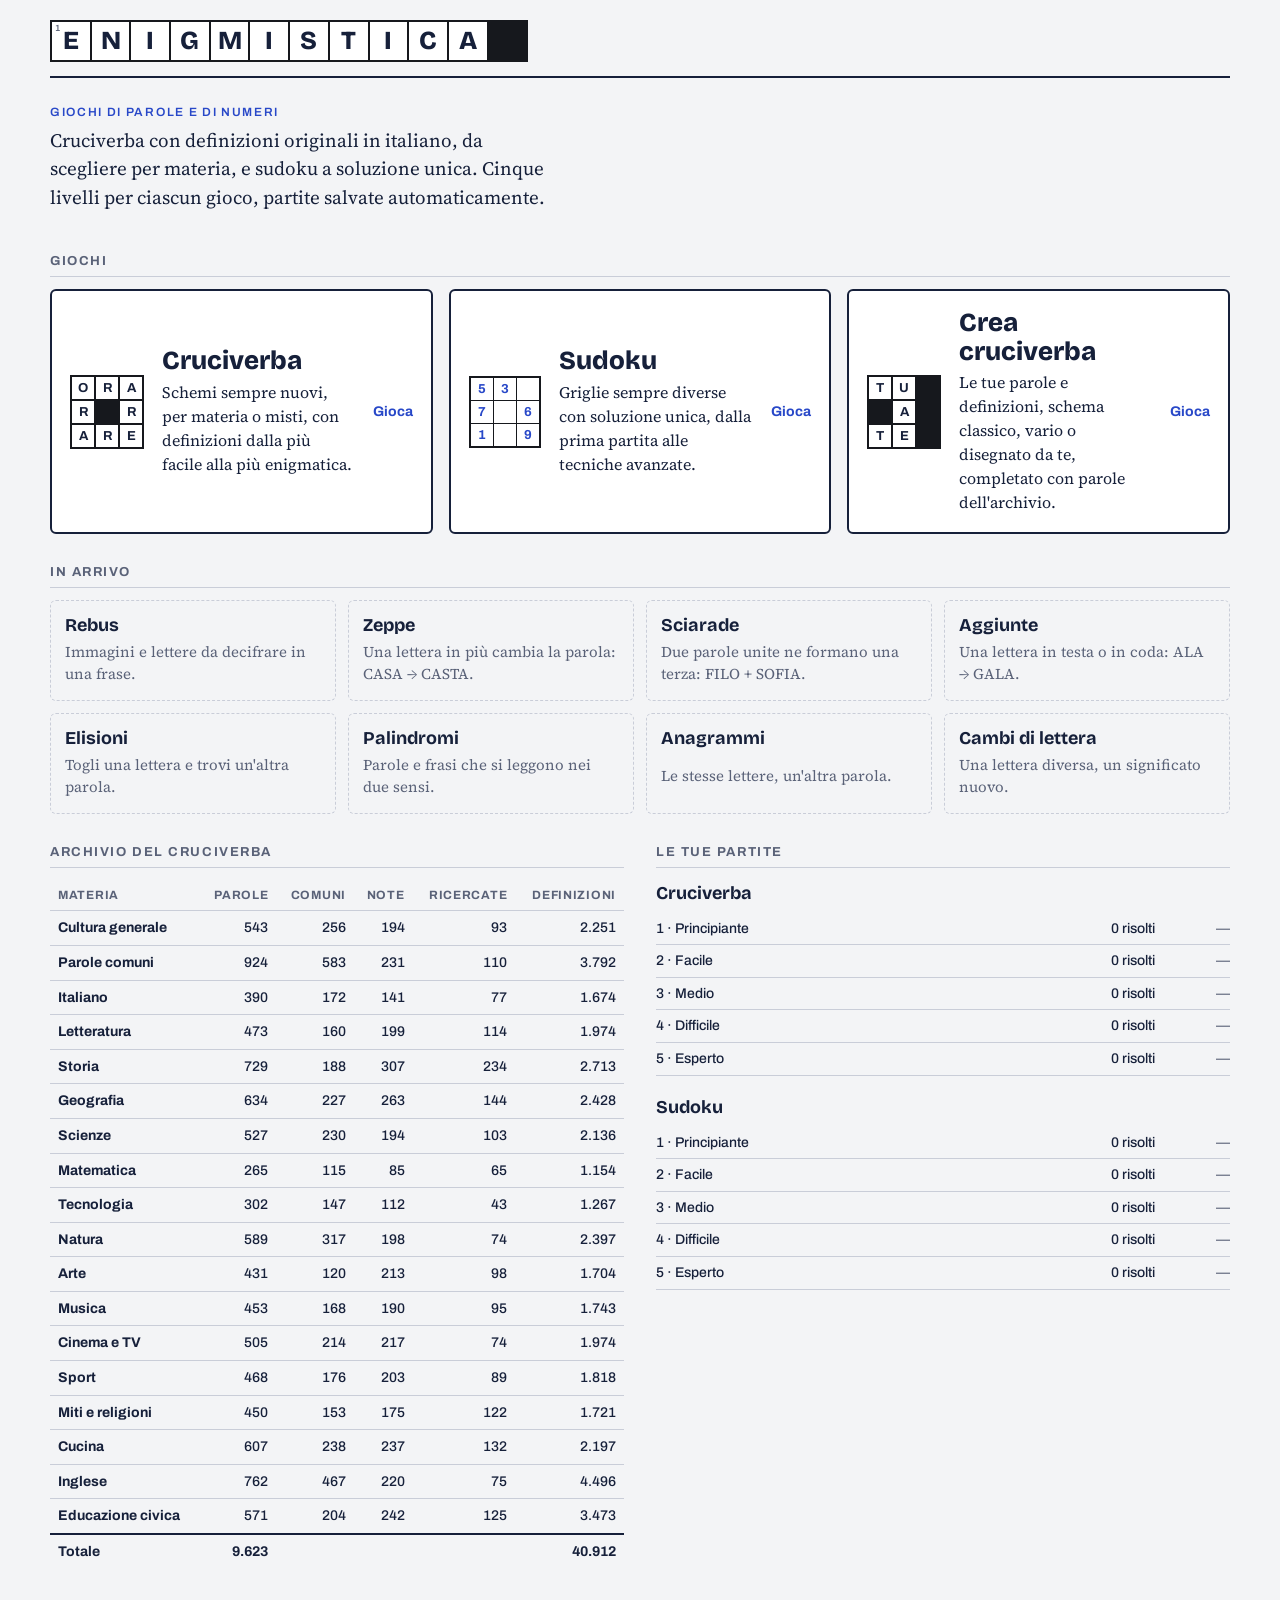
==== index.html @ 7b2b899f "Add files via upload" ====
<!doctype html>
<html lang="it">
<head>
<meta charset="utf-8">
<meta name="viewport" content="width=device-width, initial-scale=1, viewport-fit=cover">
<title>Enigmistica</title>
<link rel="preconnect" href="https://fonts.googleapis.com">
<link rel="preconnect" href="https://fonts.gstatic.com" crossorigin>
<link rel="stylesheet" href="https://fonts.googleapis.com/css2?family=Bricolage+Grotesque:opsz,wght@12..96,500;12..96,700;12..96,800&family=Source+Serif+4:opsz,wght@8..60,400;8..60,600&family=Archivo:wght@500;600;700&display=swap">
<link rel="stylesheet" href="css/stile.css">
</head>
<body>
<header class="testata">
  <a class="marchio" href="#" aria-label="Enigmistica, torna all'inizio">
    <span class="lettere" aria-hidden="true"><i>E</i><i>N</i><i>I</i><i>G</i><i>M</i><i>I</i><i>S</i><i>T</i><i>I</i><i>C</i><i>A</i><i class="n"></i></span>
  </a>
  <span id="titolo-sezione" class="titolo-sezione"></span>
  <button id="torna-home" class="secondario" hidden>Tutti i giochi</button>
</header>
<main id="vista" class="vista"></main>
<div id="avvisi" class="avvisi" aria-live="polite"></div>
<div id="area-stampa" class="area-stampa"></div>

<script src="js/core.js"></script>
<script src="js/pdf.js"></script>
<!-- Archivio del cruciverba: un file per materia -->
<script src="data/cruciverba/cultura.js"></script>
<script src="data/cruciverba/generale.js"></script>
<script src="data/cruciverba/italiano.js"></script>
<script src="data/cruciverba/letteratura.js"></script>
<script src="data/cruciverba/storia.js"></script>
<script src="data/cruciverba/geografia.js"></script>
<script src="data/cruciverba/scienze.js"></script>
<script src="data/cruciverba/matematica.js"></script>
<script src="data/cruciverba/tecnologia.js"></script>
<script src="data/cruciverba/natura.js"></script>
<script src="data/cruciverba/arte.js"></script>
<script src="data/cruciverba/musica.js"></script>
<script src="data/cruciverba/cinema.js"></script>
<script src="data/cruciverba/sport.js"></script>
<script src="data/cruciverba/mitologia.js"></script>
<script src="data/cruciverba/cucina.js"></script>
<script src="data/cruciverba/inglese.js"></script>
<script src="data/cruciverba/civica.js"></script>
<!-- Ampliamenti: parole nuove e definizioni alternative per le stesse materie -->
<script src="data/cruciverba/cultura-piu.js"></script>
<script src="data/cruciverba/generale-piu.js"></script>
<script src="data/cruciverba/italiano-piu.js"></script>
<script src="data/cruciverba/letteratura-piu.js"></script>
<script src="data/cruciverba/storia-piu.js"></script>
<script src="data/cruciverba/geografia-piu.js"></script>
<script src="data/cruciverba/scienze-piu.js"></script>
<script src="data/cruciverba/matematica-piu.js"></script>
<script src="data/cruciverba/tecnologia-piu.js"></script>
<script src="data/cruciverba/natura-piu.js"></script>
<script src="data/cruciverba/arte-piu.js"></script>
<script src="data/cruciverba/musica-piu.js"></script>
<script src="data/cruciverba/cinema-piu.js"></script>
<script src="data/cruciverba/sport-piu.js"></script>
<script src="data/cruciverba/mitologia-piu.js"></script>
<script src="data/cruciverba/cucina-piu.js"></script>
<script src="data/cruciverba/inglese-piu.js"></script>
<script src="data/cruciverba/civica-piu.js"></script>
<!-- Giochi: ogni modulo si registra da solo -->
<script src="js/giochi/cruciverba.js"></script>
<script src="js/giochi/sudoku.js"></script>
<script src="js/giochi/editor.js"></script>
<script src="js/app.js"></script>
</body>
</html>
---- css/stile.css ----
/* Layout: testata a caselle di cruciverba; griglia a sinistra e definizioni a destra, impilate su telefono.
   Inchiostro blu notte su carta fredda, evidenziatore giallo per la parola attiva. */
:root {
  --carta: #f3f4f6;
  --foglio: #ffffff;
  --inchiostro: #16203a;
  --tenue: #5a6278;
  --filo: #c9cdd8;
  --nero: #16181d;
  --evidenzia: #ffe066;
  --evidenzia-tenue: #fff4c2;
  --accento: #2848c8;
  --accento-tenue: #e3e8fb;
  --errore: #c2352b;
  --errore-tenue: #fbe3e0;
  --ok: #1f7a4d;
  --cv-casella: #ffffff; --cv-lettera: #16203a; --cv-num: #5a6278; --cv-attiva: #fff4c2; --cv-cursore: #ffe066; --cv-rivelata: #2848c8; --cv-errata: #c2352b;
  --display: "Bricolage Grotesque", "Segoe UI", system-ui, sans-serif;
  --testo: "Source Serif 4", Georgia, "Times New Roman", serif;
  --ui: "Archivo", "Segoe UI", system-ui, sans-serif;
  --raggio: 6px;
  color-scheme: light;
}
@media (prefers-color-scheme: dark) {
  :root:not([data-theme="light"]) {
    --carta: #11141b; --foglio: #1a1f2a; --inchiostro: #e7e9f0; --tenue: #9aa1b5; --filo: #343b4c;
    --nero: #05070a; --evidenzia: #8f7413; --evidenzia-tenue: #3a3418; --accento: #8ea4ff; --accento-tenue: #232c4d;
    --errore: #ff8a7e; --errore-tenue: #45211e; --ok: #6fd3a0; color-scheme: dark;
    --cv-casella: #e6e8ee; --cv-lettera: #121826; --cv-num: #4a5168; --cv-attiva: #f3e3a0; --cv-cursore: #e9c440; --cv-rivelata: #2848c8; --cv-errata: #b42318;
  }
}
:root[data-theme="dark"] {
  --carta: #11141b; --foglio: #1a1f2a; --inchiostro: #e7e9f0; --tenue: #9aa1b5; --filo: #343b4c;
  --nero: #05070a; --evidenzia: #8f7413; --evidenzia-tenue: #3a3418; --accento: #8ea4ff; --accento-tenue: #232c4d;
  --errore: #ff8a7e; --errore-tenue: #45211e; --ok: #6fd3a0; color-scheme: dark;
    --cv-casella: #e6e8ee; --cv-lettera: #121826; --cv-num: #4a5168; --cv-attiva: #f3e3a0; --cv-cursore: #e9c440; --cv-rivelata: #2848c8; --cv-errata: #b42318;
}

* { box-sizing: border-box; }
[hidden] { display: none !important; }
html { -webkit-text-size-adjust: 100%; }
body {
  margin: 0; background: var(--carta); color: var(--inchiostro);
  font: 16px/1.5 var(--testo); padding: 0 16px 48px;
}
button, input { font: inherit; color: inherit; }
button { cursor: pointer; }
:focus-visible { outline: 3px solid var(--accento); outline-offset: 2px; }
h1, h2, h3 { font-family: var(--display); text-wrap: balance; margin: 0; }

/* Testata */
.testata {
  max-width: 1180px; margin: 0 auto; padding-block: 20px 14px;
  display: flex; align-items: center; gap: 16px; flex-wrap: wrap;
  border-bottom: 2px solid var(--inchiostro);
}
.marchio { text-decoration: none; color: inherit; }
.lettere { display: inline-grid; grid-auto-flow: column; border: 2px solid var(--nero); background: var(--nero); gap: 2px; }
.lettere i {
  font-style: normal; font: 800 clamp(15px, 3.4vw, 26px)/1 var(--display);
  width: 1.45em; height: 1.45em; display: grid; place-items: center;
  background: var(--foglio); color: var(--inchiostro);
}
.lettere i.n { background: var(--nero); }
.lettere i:first-child { position: relative; }
.lettere i:first-child::before { content: "1"; position: absolute; top: 2px; left: 3px; font: 600 9px/1 var(--ui); color: var(--tenue); }
.titolo-sezione { font: 700 22px/1.2 var(--display); flex: 1; min-width: 0; }
.testata #torna-home { margin-left: auto; }

.vista { max-width: 1180px; margin: 0 auto; padding-block: 20px; }

/* Bottoni */
.primario, .secondario {
  border-radius: var(--raggio); padding: 9px 16px; font: 600 14px/1.2 var(--ui);
  border: 1.5px solid var(--inchiostro); transition: background .15s, color .15s;
}
.primario { background: var(--inchiostro); color: var(--carta); }
.primario:hover { background: var(--accento); border-color: var(--accento); }
.primario:disabled { opacity: .6; cursor: progress; }
.secondario { background: transparent; }
.secondario:hover, .secondario.on { background: var(--accento-tenue); border-color: var(--accento); color: var(--accento); }
.secondario.pericolo { background: var(--errore-tenue); border-color: var(--errore); color: var(--errore); }

/* Home */
.apertura { padding-block: 8px 12px; max-width: 62ch; }
.occhiello { font: 600 12px/1 var(--ui); letter-spacing: .14em; text-transform: uppercase; color: var(--accento); margin: 0 0 8px; }
.sottotitolo { font-size: 19px; margin: 0; }
.titoletto {
  font: 700 13px/1 var(--ui); letter-spacing: .12em; text-transform: uppercase; color: var(--tenue);
  margin: 32px 0 12px; padding-bottom: 8px; border-bottom: 1px solid var(--filo);
}
.vetrina { display: grid; grid-template-columns: repeat(auto-fit, minmax(min(100%, 340px), 1fr)); gap: 16px; }
.scheda-gioco {
  display: grid; grid-template-columns: auto 1fr auto; align-items: center; gap: 18px;
  padding: 18px; background: var(--foglio); border: 2px solid var(--inchiostro); border-radius: var(--raggio);
  color: inherit; text-decoration: none; transition: transform .15s, box-shadow .15s;
}
.scheda-gioco:hover { transform: translate(-2px, -2px); box-shadow: 4px 4px 0 var(--inchiostro); }
.scheda-gioco .testo { display: grid; gap: 4px; min-width: 0; }
.scheda-gioco strong { font: 800 26px/1.1 var(--display); }
.scheda-gioco .vai { font: 700 14px/1 var(--ui); color: var(--accento); }
.mini-cv, .mini-sd { display: grid; grid-template-columns: repeat(3, 22px); gap: 2px; background: var(--nero); border: 2px solid var(--nero); }
.mini-cv i, .mini-sd i { font: 700 13px/22px var(--ui); font-style: normal; text-align: center; background: var(--foglio); height: 22px; }
.mini-cv i.n { background: var(--nero); }
.mini-sd { gap: 1px; }
.mini-sd i { color: var(--accento); }
.prossimi { display: grid; grid-template-columns: repeat(auto-fill, minmax(min(100%, 230px), 1fr)); gap: 12px; }
.scheda-prossima { padding: 14px; border: 1.5px dashed var(--filo); border-radius: var(--raggio); display: grid; gap: 4px; color: var(--tenue); }
.scheda-prossima strong { font: 700 18px/1.2 var(--display); color: var(--inchiostro); }
.scheda-prossima span { font-size: 15px; }
.due-colonne { display: grid; grid-template-columns: repeat(auto-fit, minmax(min(100%, 420px), 1fr)); gap: 0 32px; }
.tabella-scorre { overflow-x: auto; }
table.archivio { width: 100%; border-collapse: collapse; font: 500 14px/1.4 var(--ui); font-variant-numeric: tabular-nums; }
.archivio th, .archivio td { padding: 7px 8px; border-bottom: 1px solid var(--filo); text-align: right; }
.archivio th:first-child { text-align: left; }
.archivio thead th { font-weight: 700; color: var(--tenue); font-size: 12px; text-transform: uppercase; letter-spacing: .06em; }
.archivio tfoot th, .archivio tfoot td { font-weight: 700; border-bottom: 0; border-top: 2px solid var(--inchiostro); }
.statistiche { display: grid; gap: 18px; }
.stat-gioco h3 { font-size: 18px; margin-bottom: 6px; }
.stat-gioco ol { list-style: none; margin: 0; padding: 0; font: 500 14px/1.4 var(--ui); font-variant-numeric: tabular-nums; }
.stat-gioco li { display: grid; grid-template-columns: 1fr auto 4.5em; gap: 12px; padding: 6px 0; border-bottom: 1px solid var(--filo); }
.stat-gioco li span:last-child { text-align: right; color: var(--tenue); }

/* Impostazioni */
.impostazioni {
  background: var(--foglio); border: 1.5px solid var(--filo); border-radius: var(--raggio);
  padding: 12px 16px; margin-bottom: 22px;
}
.impostazioni summary { font: 700 14px/1.4 var(--ui); cursor: pointer; padding-block: 2px; }
.impostazioni[open] summary { margin-bottom: 10px; }
.corpo-imp { display: grid; gap: 10px; }
.riga-imp { display: flex; align-items: baseline; gap: 12px; flex-wrap: wrap; }
.impostazioni h3 { font: 700 12px/1 var(--ui); letter-spacing: .12em; text-transform: uppercase; color: var(--tenue); }
.contatore { font: 500 13px/1 var(--ui); color: var(--tenue); }
.chips { display: flex; flex-wrap: wrap; gap: 6px; }
.chip {
  border: 1.5px solid var(--filo); background: transparent; border-radius: 999px; padding: 5px 12px;
  font: 600 14px/1.2 var(--ui); display: inline-flex; gap: 6px; align-items: baseline;
}
.chip small { font-size: 11px; color: var(--tenue); font-variant-numeric: tabular-nums; }
.chip.on { background: var(--inchiostro); border-color: var(--inchiostro); color: var(--carta); }
.chip.on small { color: inherit; opacity: .7; }
.chip.no { border-color: var(--errore); color: var(--errore); background: var(--errore-tenue); text-decoration: line-through; text-decoration-thickness: 1.5px; }
.chip.no small { color: inherit; }
.segno-chip:empty { display: none; }
.segno-chip { font-weight: 800; }
.suggerimento { margin: 0; font: 500 13px/1.4 var(--ui); color: var(--tenue); max-width: 75ch; }
.livelli { display: grid; grid-template-columns: repeat(5, 1fr); gap: 6px; }
.livello {
  border: 1.5px solid var(--filo); background: transparent; border-radius: var(--raggio); padding: 8px 4px;
  display: grid; justify-items: center; gap: 2px; font: 500 12px/1.2 var(--ui);
}
.livello b { font: 800 22px/1 var(--display); }
.livello.on { border-color: var(--accento); background: var(--accento-tenue); color: var(--accento); }
.opzione { font: 500 14px/1.3 var(--ui); display: flex; align-items: center; gap: 8px; }
.opzione input { width: 18px; height: 18px; accent-color: var(--accento); }
.campo-parola { display: grid; gap: 4px; font: 600 12px/1.2 var(--ui); letter-spacing: .1em; text-transform: uppercase; color: var(--tenue); max-width: 360px; }
.campo-parola input { font: 600 15px/1.2 var(--ui); padding: 8px 10px; border: 1.5px solid var(--filo); border-radius: var(--raggio); background: var(--carta); color: var(--inchiostro); }
#cv-parola { letter-spacing: .04em; text-transform: uppercase; }
.campo-parola input:focus { border-color: var(--accento); outline: none; }
.azioni-imp { display: flex; gap: 10px; padding-top: 4px; }

/* Partita */
.testata-partita { display: flex; justify-content: space-between; gap: 12px; font: 600 14px/1.3 var(--ui); color: var(--tenue); margin-bottom: 8px; flex-wrap: wrap; }
.tempo { font-variant-numeric: tabular-nums; color: var(--inchiostro); }
.strumenti { display: flex; flex-wrap: wrap; gap: 8px; margin-top: 14px; }
.esito {
  margin-top: 14px; padding: 14px 16px; border: 2px solid var(--ok); border-radius: var(--raggio);
  display: flex; flex-wrap: wrap; align-items: center; gap: 8px 16px; background: var(--foglio);
}
.esito strong { font: 800 20px/1.2 var(--display); color: var(--ok); }
.esito span { font: 500 14px/1.3 var(--ui); flex: 1; min-width: 12em; }

/* Cruciverba */
.partita-cv { display: grid; grid-template-columns: minmax(0, 1.15fr) minmax(0, 1fr); gap: 28px; align-items: start; }
.def-corrente {
  min-height: 3.2em; padding: 10px 12px; background: var(--evidenzia-tenue); border-left: 4px solid var(--evidenzia);
  font-size: calc(18px * var(--scala, 1)); line-height: 1.35; margin-bottom: 10px; border-radius: 0 var(--raggio) var(--raggio) 0;
}
.def-corrente b { font: 700 13px/1 var(--ui); text-transform: uppercase; letter-spacing: .05em; margin-right: 6px; }
.contenitore-griglia { position: relative; }
.griglia-cv {
  display: grid; grid-template-columns: repeat(var(--colonne), 1fr);
  width: min(100%, calc(var(--colonne) * 46px)); background: var(--nero); border: 2px solid var(--nero); gap: 1px;
  user-select: none; -webkit-user-select: none; touch-action: manipulation;
}
.cella { position: relative; aspect-ratio: 1; background: var(--cv-casella); color: var(--cv-lettera); cursor: pointer; container-type: inline-size; }
.cella.nera { background: var(--nero); cursor: default; }
.cella .num { position: absolute; top: 1px; left: 2px; font: 600 clamp(7px, 26cqw, 11px)/1 var(--ui); color: var(--cv-num); }
.cella .lettera { position: absolute; inset: 0; display: grid; place-items: center; padding-top: 8%; font: 700 58cqw/1 var(--ui); text-transform: uppercase; }
.cella.attiva { background: var(--cv-attiva); }
.cella.cursore { background: var(--cv-cursore); }
.cella.rivelata .lettera { color: var(--cv-rivelata); }
.cella.errata .lettera { color: var(--cv-errata); }
.cella.errata::after { content: ""; position: absolute; inset: 0; background: linear-gradient(to top right, transparent 47%, var(--cv-errata) 48%, var(--cv-errata) 52%, transparent 53%); opacity: .55; }
.input-nascosto { position: absolute; opacity: 0; width: 1px; height: 1px; left: 0; top: 0; pointer-events: none; font-size: 16px; }
.colonna-definizioni { display: grid; grid-template-columns: 1fr 1fr; gap: 20px; min-width: 0; }
.blocco-def { min-width: 0; }
.blocco-def h3 { font: 700 13px/1 var(--ui); letter-spacing: .12em; text-transform: uppercase; padding-bottom: 8px; border-bottom: 2px solid var(--inchiostro); }
.definizioni { list-style: none; margin: 0; padding: 0; max-height: min(70vh, 640px); overflow-y: auto; }
.definizioni li {
  display: grid; grid-template-columns: 2em 1fr; gap: 4px; padding: 6px 4px; cursor: pointer;
  border-bottom: 1px solid var(--filo); font-size: calc(15.5px * var(--scala, 1)); line-height: 1.35;
}
.definizioni li b { font: 700 13px/1.6 var(--ui); font-variant-numeric: tabular-nums; }
.definizioni li:hover { background: var(--accento-tenue); }
.definizioni li.attiva { background: var(--cv-cursore); color: var(--cv-lettera); box-shadow: inset 5px 0 0 var(--inchiostro); font-weight: 600; font-size: calc(17px * var(--scala, 1)); padding-block: 9px; }
.partita-cv[data-grande] .colonna-definizioni { grid-template-columns: 1fr; }
.definizioni li span { overflow-wrap: anywhere; }
.definizioni li.attiva .tag-materia { color: inherit; opacity: .75; }
.zoom { display: inline-flex; align-items: center; gap: 6px; }
.zoom .secondario { padding: 4px 10px; font-size: 13px; }
.misura-testo { font: 600 12px/1 var(--ui); color: var(--tenue); min-width: 4.5em; text-align: center; }
.definizioni li.incrocio { box-shadow: inset 3px 0 0 var(--filo); }
.definizioni li.fatta span { color: var(--tenue); }
.tag-materia { display: inline-block; margin-left: 6px; font: 600 10.5px/1.6 var(--ui); font-style: normal; text-transform: uppercase; letter-spacing: .06em; color: var(--accento); }

/* Sudoku */
.partita-sd { max-width: 520px; margin: 0 auto; }
.griglia-sd {
  display: grid; grid-template-columns: repeat(9, 1fr); grid-template-rows: repeat(9, 1fr); width: 100%; aspect-ratio: 1;
  border: 3px solid var(--nero); background: var(--filo); gap: 1px; user-select: none; -webkit-user-select: none; touch-action: manipulation;
}
.cella-sd {
  background: var(--foglio); display: grid; place-items: center; cursor: pointer; container-type: inline-size;
  font: 500 min(30px, 6.4vw)/1 var(--ui); color: var(--accento); position: relative; min-width: 0; min-height: 0;
}
.cella-sd.bordo-d { box-shadow: 2px 0 0 var(--nero); z-index: 1; }
.cella-sd.bordo-b { box-shadow: 0 2px 0 var(--nero); z-index: 1; }
.cella-sd.bordo-d.bordo-b { box-shadow: 2px 0 0 var(--nero), 0 2px 0 var(--nero), 2px 2px 0 var(--nero); }
.cella-sd.data { color: var(--inchiostro); font-weight: 700; }
.cella-sd.zona { background: var(--accento-tenue); }
.cella-sd.uguale { background: var(--evidenzia-tenue); }
.cella-sd.sel { background: var(--evidenzia); }
.cella-sd.errata, .cella-sd.conflitto:not(.data) { color: var(--errore); }
.cella-sd.conflitto.data { text-decoration: underline wavy var(--errore); text-underline-offset: 3px; }
.note { display: grid; grid-template-columns: repeat(3, 1fr); width: 100%; height: 100%; padding: 6%; }
.note span { font: 600 27cqw/1 var(--ui); color: var(--tenue); display: grid; place-items: center; }
.tastierino { display: grid; grid-template-columns: repeat(9, 1fr); gap: 6px; margin-top: 14px; }
.tasto {
  aspect-ratio: 1 / 1.15; border: 1.5px solid var(--inchiostro); border-radius: var(--raggio); background: var(--foglio);
  font: 700 clamp(18px, 5vw, 24px)/1 var(--ui);
}
.tasto:hover { background: var(--accento-tenue); color: var(--accento); border-color: var(--accento); }
.tasto.esaurito { opacity: .35; }

/* Avvisi */
.avvisi { position: fixed; left: 50%; transform: translateX(-50%); bottom: calc(18px + env(safe-area-inset-bottom, 0px)); display: grid; gap: 8px; z-index: 10; width: min(92vw, 460px); }
.toast {
  background: var(--inchiostro); color: var(--carta); padding: 10px 14px; border-radius: var(--raggio);
  font: 600 14px/1.35 var(--ui); box-shadow: 0 6px 20px rgba(0, 0, 0, .2); transition: opacity .4s, transform .4s;
}
.toast.errore { border-left: 5px solid var(--errore); }
.toast.ok { border-left: 5px solid var(--ok); }
.toast.via { opacity: 0; transform: translateY(8px); }

.area-stampa { display: none; }

@media (max-width: 900px) {
  .partita-cv { grid-template-columns: 1fr; }
  .def-corrente { position: sticky; top: env(safe-area-inset-top, 0px); z-index: 2; }
  .definizioni { max-height: none; }
}
@media (max-width: 560px) {
  .titolo-sezione { display: none; }
  .lettere i { font-size: 15px; width: 1.4em; height: 1.4em; }
  .colonna-definizioni { grid-template-columns: 1fr; }
  .livello span { font-size: 10.5px; }
  .scheda-gioco { grid-template-columns: auto 1fr; }
  .scheda-gioco .vai { display: none; }
  .tastierino { gap: 4px; }
}
@media (prefers-reduced-motion: reduce) {
  * { transition: none !important; }
}

/* Editor */
.schede { display: flex; gap: 4px; border-bottom: 2px solid var(--inchiostro); margin-bottom: 18px; overflow-x: auto; }
.scheda {
  border: 1.5px solid transparent; border-bottom: 0; background: transparent; padding: 10px 16px;
  font: 700 14px/1.2 var(--ui); color: var(--tenue); border-radius: var(--raggio) var(--raggio) 0 0; white-space: nowrap;
  display: inline-flex; gap: 8px; align-items: center;
}
.scheda small { background: var(--accento); color: var(--carta); border-radius: 999px; padding: 1px 7px; font-size: 11px; }
.scheda small:empty { display: none; }
.scheda.on { background: var(--inchiostro); color: var(--carta); border-color: var(--inchiostro); }
.blocco-editor { display: grid; gap: 14px; }
.blocco-editor .impostazioni { margin-bottom: 0; }
.dimensioni { align-items: end; }
.campo-num { display: grid; gap: 4px; font: 600 12px/1.2 var(--ui); letter-spacing: .1em; text-transform: uppercase; color: var(--tenue); }
.campo-num input { width: 5.5em; font: 700 16px/1.2 var(--ui); padding: 7px 8px; border: 1.5px solid var(--filo); border-radius: var(--raggio); background: var(--carta); color: var(--inchiostro); }
.tipi-schema { display: grid; grid-template-columns: repeat(auto-fit, minmax(min(100%, 190px), 1fr)); gap: 8px; }
.tipo { display: grid; gap: 3px; text-align: left; padding: 10px 12px; border: 1.5px solid var(--filo); border-radius: var(--raggio); background: transparent; }
.tipo strong { font: 700 15px/1.2 var(--display); }
.tipo span { font: 500 12.5px/1.3 var(--ui); color: var(--tenue); }
.tipo.on { border-color: var(--accento); background: var(--accento-tenue); }
.tipo.on strong { color: var(--accento); }
.form-mie { display: grid; grid-template-columns: minmax(0, 1fr) minmax(0, 2fr) auto; gap: 8px; }
.form-mie input, .lista-mie input, .importa textarea, .pannello-parola input, .pannello-parola textarea, .menu-pdf select {
  font: 500 15px/1.3 var(--ui); padding: 8px 10px; border: 1.5px solid var(--filo); border-radius: var(--raggio);
  background: var(--foglio); color: var(--inchiostro); min-width: 0; width: 100%;
}
.form-mie input:first-child, .pannello-parola input { text-transform: uppercase; letter-spacing: .04em; font-weight: 700; }
.form-mie input:focus, .lista-mie input:focus, .pannello-parola input:focus, .pannello-parola textarea:focus { border-color: var(--accento); outline: none; }
.lista-mie { list-style: none; margin: 0; padding: 0; display: grid; gap: 6px; }
.lista-mie li { display: grid; grid-template-columns: minmax(6em, auto) minmax(0, 1fr) auto auto; gap: 10px; align-items: center; padding: 6px 8px; background: var(--foglio); border: 1px solid var(--filo); border-radius: var(--raggio); }
.lista-mie li b { font: 700 15px/1.2 var(--ui); letter-spacing: .04em; }
.lista-mie li input { border-color: transparent; background: transparent; padding: 4px 6px; }
.lista-mie li.vuota, .lista-schemi li.vuota { display: block; color: var(--tenue); font: 500 14px/1.4 var(--ui); background: transparent; border-style: dashed; padding: 12px; }
.stato-mia { font: 600 11px/1 var(--ui); text-transform: uppercase; letter-spacing: .06em; color: var(--tenue); }
.lista-mie li.presente .stato-mia { color: var(--ok); }
.icona { border: 0; background: transparent; color: var(--tenue); font-size: 15px; padding: 4px 8px; border-radius: var(--raggio); }
.icona:hover { background: var(--errore-tenue); color: var(--errore); }
.importa summary { font: 600 14px/1.4 var(--ui); cursor: pointer; color: var(--accento); }
.importa[open] { display: grid; gap: 8px; }
.importa textarea { resize: vertical; font-family: var(--ui); }
.importa button { justify-self: start; }
.stato-schema { margin: 0; font: 600 13.5px/1.4 var(--ui); color: var(--tenue); font-variant-numeric: tabular-nums; }
.strumento .chip { font-size: 13px; }
.area-editor { display: grid; grid-template-columns: minmax(0, 1fr) minmax(280px, 380px); gap: 22px; align-items: start; }
.griglia-editor { width: min(100%, calc(var(--colonne) * 40px)); }
.griglia-editor .cella.fissa .lettera { color: var(--cv-rivelata); }
.griglia-editor.modo-nere .cella { cursor: crosshair; }
.griglia-editor.modo-nere .cella:not(.nera):hover { background: var(--filo); }
.griglia-editor.modo-nere .cella.nera:hover { opacity: .75; }
.pannello-parola { background: var(--foglio); border: 1.5px solid var(--filo); border-radius: var(--raggio); padding: 14px; display: grid; gap: 10px; position: sticky; top: calc(10px + env(safe-area-inset-top, 0px)); max-height: calc(100vh - 20px); overflow-y: auto; }
.pannello-parola h3 { font: 700 16px/1.2 var(--display); }
.pannello-parola h4, .titolo-sugg { margin: 0; font: 700 11.5px/1.2 var(--ui); letter-spacing: .1em; text-transform: uppercase; color: var(--tenue); }
.riga-parola { display: grid; grid-template-columns: minmax(0, 1fr) auto auto; gap: 6px; }
.pannello-parola textarea { resize: vertical; font-family: var(--testo); font-size: 15.5px; }
.scelta-def { display: grid; gap: 8px; }
.gruppo-def { display: grid; gap: 4px; }
.def-opzione { text-align: left; border: 1px solid var(--filo); background: transparent; border-radius: var(--raggio); padding: 6px 9px; font: 400 14.5px/1.35 var(--testo); }
.def-opzione:hover { border-color: var(--accento); background: var(--accento-tenue); }
.def-opzione.on { border-color: var(--evidenzia); background: var(--evidenzia-tenue); box-shadow: inset 3px 0 0 var(--evidenzia); }
.suggerimenti { display: flex; flex-wrap: wrap; gap: 5px; }
.sugg { border: 1px solid var(--filo); background: transparent; border-radius: var(--raggio); padding: 4px 8px; font: 700 13px/1.2 var(--ui); letter-spacing: .03em; display: inline-flex; gap: 5px; align-items: baseline; }
.sugg small { font-weight: 500; font-size: 10px; color: var(--tenue); letter-spacing: 0; }
.sugg:hover { border-color: var(--accento); color: var(--accento); }
.sugg.tua { border-color: var(--ok); }
.editor-def .definizioni { max-height: 360px; }
.definizioni li.mancante span { color: var(--tenue); font-style: italic; }
.definizioni li.senza-def span { color: var(--errore); }
.azioni-finali { padding-top: 8px; border-top: 1px solid var(--filo); align-items: center; }
.lista-schemi { list-style: none; margin: 0; padding: 0; display: grid; gap: 6px; }
.lista-schemi li { display: flex; flex-wrap: wrap; gap: 8px; align-items: center; padding: 8px 10px; background: var(--foglio); border: 1px solid var(--filo); border-radius: var(--raggio); font: 500 14px/1.3 var(--ui); }
.lista-schemi li > span { flex: 1; min-width: 12em; }
.menu-pdf { display: inline-flex; flex-wrap: wrap; gap: 6px; align-items: center; padding: 4px 6px 4px 10px; border: 1.5px dashed var(--filo); border-radius: var(--raggio); }
.menu-pdf select { width: auto; padding: 6px 8px; font-size: 13.5px; }
.etichetta-pdf { font: 800 12px/1 var(--ui); letter-spacing: .12em; color: var(--accento); }
@media (max-width: 900px) {
  .area-editor { grid-template-columns: 1fr; }
  .pannello-parola { position: static; max-height: none; }
}
@media (max-width: 560px) {
  .form-mie { grid-template-columns: 1fr; }
  .lista-mie li { grid-template-columns: 1fr auto; }
  .lista-mie li input { grid-column: 1 / -1; }
}

/* Stampa: solo lo schema e le definizioni */
@media print {
  body { background: #fff; color: #000; padding: 0; font-size: 11pt; }
  .testata, .vista, .avvisi { display: none !important; }
  .area-stampa { display: block; }
  .area-stampa h1 { font: 800 22pt/1.1 var(--display); }
  .area-stampa p { margin: 2pt 0 10pt; font: 500 10pt var(--ui); }
  .griglia-stampa { display: grid; grid-template-columns: repeat(var(--colonne), 1fr); width: min(100%, calc(var(--colonne) * 1.15cm)); border: 1.5pt solid #000; break-inside: avoid; }
  .griglia-stampa div { aspect-ratio: 1; border: .5pt solid #000; position: relative; display: grid; place-items: center; }
  .griglia-stampa .nera { background: #000; -webkit-print-color-adjust: exact; print-color-adjust: exact; }
  .griglia-stampa span { position: absolute; top: 1pt; left: 2pt; font: 600 6.5pt/1 var(--ui); }
  .griglia-stampa b { font: 700 13pt/1 var(--ui); }
  .def-stampa { columns: 2; column-gap: 1cm; margin-top: 12pt; font-size: 10pt; }
  .def-stampa h2 { font: 700 11pt var(--ui); text-transform: uppercase; letter-spacing: .08em; margin: 6pt 0 4pt; }
  .def-stampa ol { list-style: none; padding: 0; margin: 0; }
  .def-stampa li { margin-bottom: 2pt; break-inside: avoid; }
  .sudoku-stampa { display: grid; grid-template-columns: repeat(9, 1fr); width: 13cm; border: 2pt solid #000; }
  .sudoku-stampa div { aspect-ratio: 1; border: .5pt solid #888; display: grid; place-items: center; font: 500 18pt/1 var(--ui); color: #555; }
  .sudoku-stampa div.data { color: #000; font-weight: 700; }
  .sudoku-stampa .bd { border-right: 2pt solid #000; }
  .sudoku-stampa .bb { border-bottom: 2pt solid #000; }
}
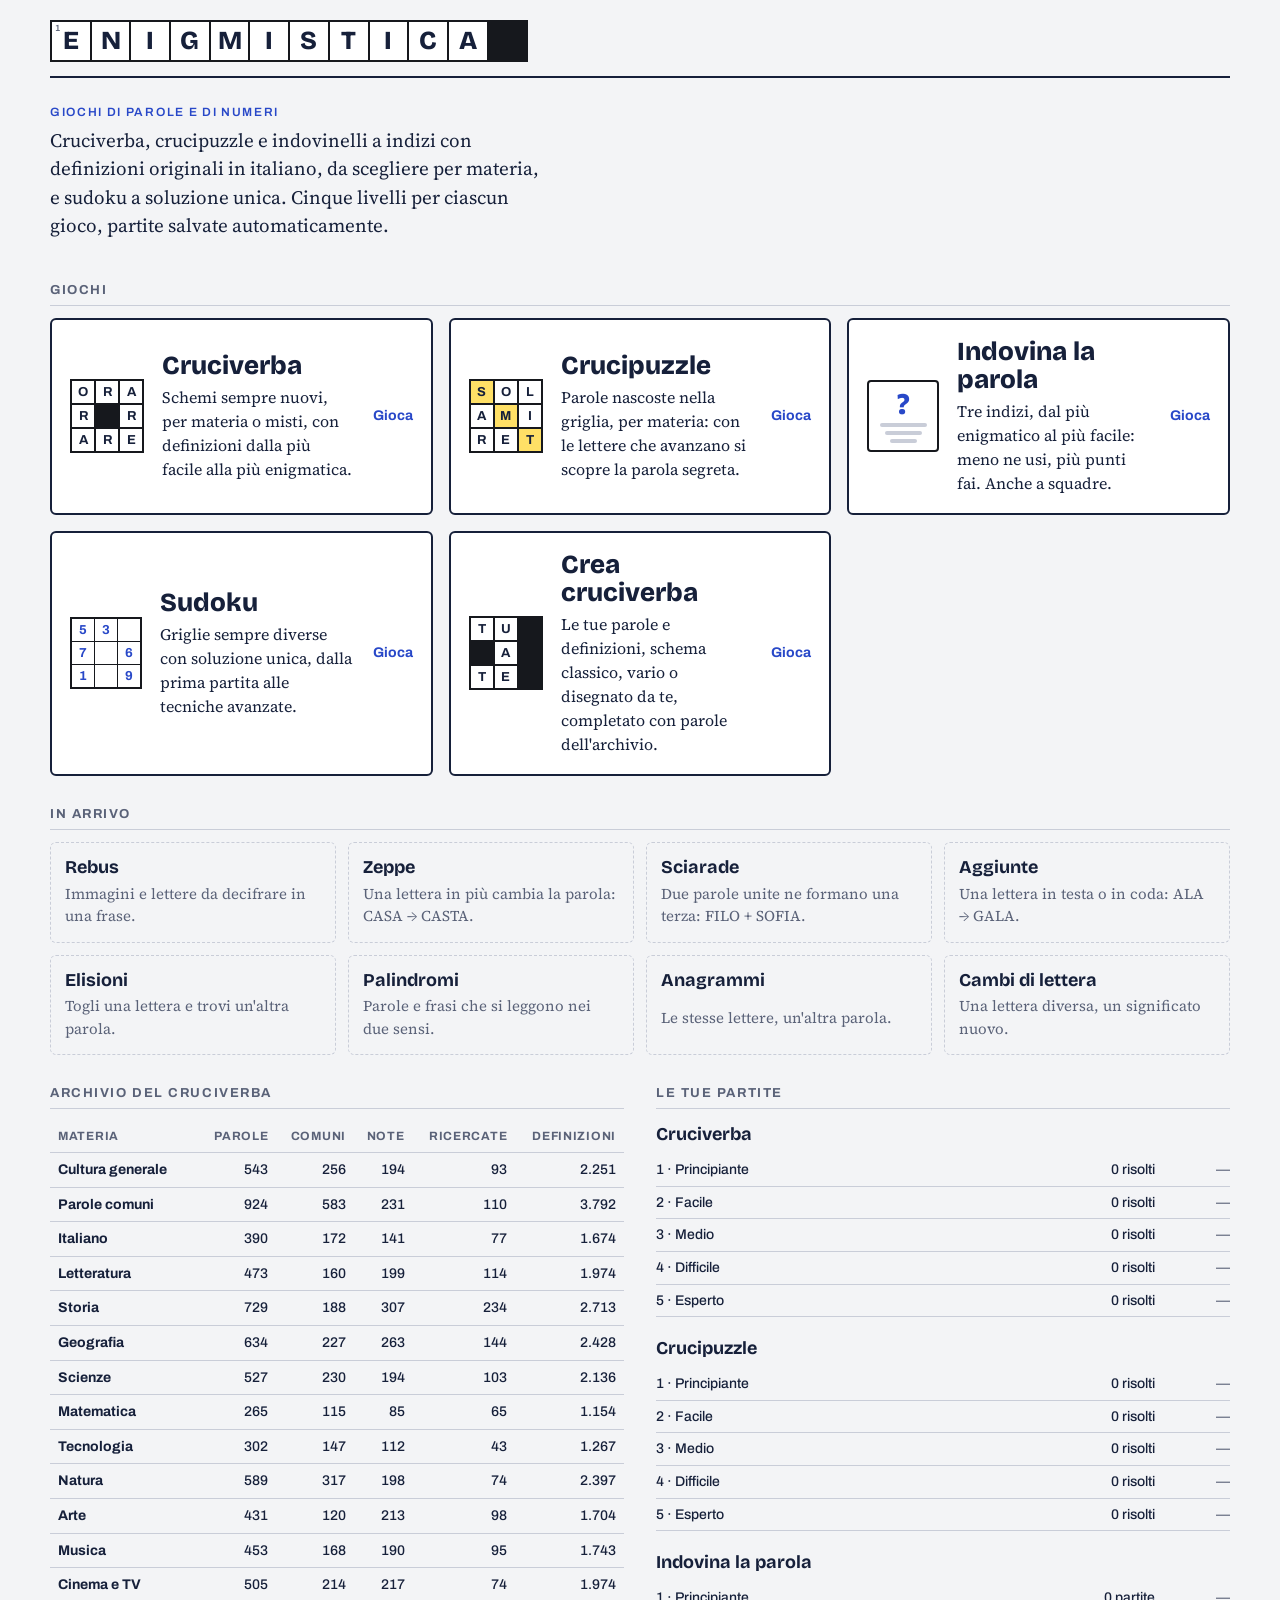
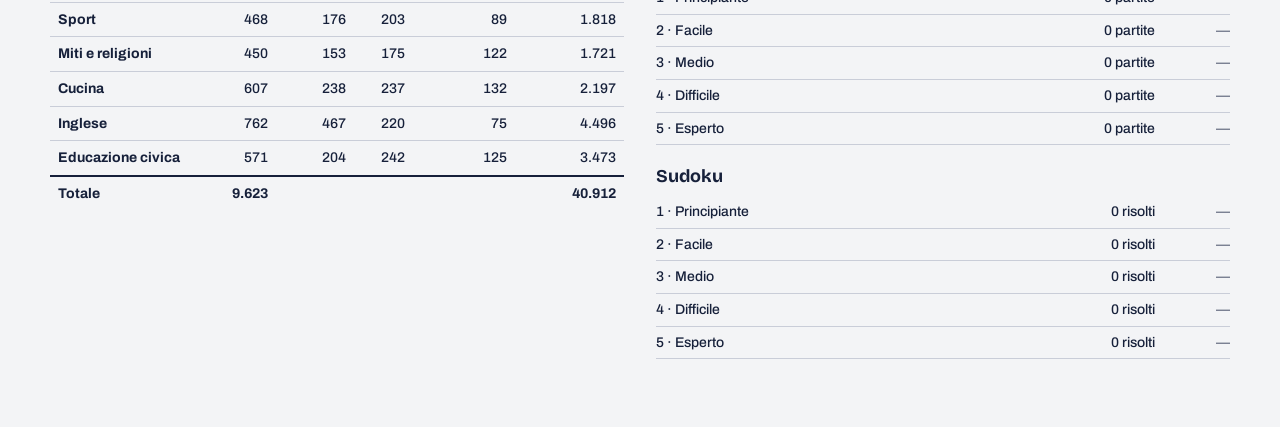
==== commit 783f6f96: "Add files via upload" ====
--- a/index.html
+++ b/index.html
@@ -63,6 +63,8 @@
 <script src="data/cruciverba/civica-piu.js"></script>
 <!-- Giochi: ogni modulo si registra da solo -->
 <script src="js/giochi/cruciverba.js"></script>
+<script src="js/giochi/crucipuzzle.js"></script>
+<script src="js/giochi/indovina.js"></script>
 <script src="js/giochi/sudoku.js"></script>
 <script src="js/giochi/editor.js"></script>
 <script src="js/app.js"></script>
--- a/css/stile.css
+++ b/css/stile.css
@@ -15,6 +15,8 @@
   --errore-tenue: #fbe3e0;
   --ok: #1f7a4d;
   --cv-casella: #ffffff; --cv-lettera: #16203a; --cv-num: #5a6278; --cv-attiva: #fff4c2; --cv-cursore: #ffe066; --cv-rivelata: #2848c8; --cv-errata: #c2352b;
+  /* Evidenziatori del crucipuzzle: la griglia resta chiara anche nel tema scuro, come le caselle --cv-* */
+  --cp-1: rgba(255, 196, 0, .5); --cp-2: rgba(40, 72, 200, .3); --cp-3: rgba(31, 160, 90, .35); --cp-4: rgba(220, 70, 60, .3); --cp-5: rgba(150, 70, 210, .3); --cp-6: rgba(0, 160, 180, .35);
   --display: "Bricolage Grotesque", "Segoe UI", system-ui, sans-serif;
   --testo: "Source Serif 4", Georgia, "Times New Roman", serif;
   --ui: "Archivo", "Segoe UI", system-ui, sans-serif;
@@ -358,6 +360,93 @@
   .lista-mie li input { grid-column: 1 / -1; }
 }
 
+/* Icone della home */
+.mini-cp i.hl { background: var(--evidenzia); }
+.mini-ig {
+  width: 72px; height: 72px; border: 2px solid var(--nero); background: var(--foglio); border-radius: 4px;
+  display: flex; flex-direction: column; align-items: center; justify-content: center; gap: 4px;
+}
+.mini-ig b { font: 800 30px/1 var(--display); color: var(--accento); }
+.mini-ig i { display: block; height: 4px; background: var(--filo); border-radius: 2px; width: 70%; }
+.mini-ig i:nth-child(3) { width: 55%; } .mini-ig i:nth-child(4) { width: 40%; }
+
+/* Crucipuzzle */
+.partita-cp { display: grid; grid-template-columns: minmax(0, 1.3fr) minmax(0, 1fr); gap: 28px; align-items: start; }
+.contenitore-cp { position: relative; width: min(100%, calc(var(--lato) * 44px)); container-type: inline-size; }
+.griglia-cp {
+  display: grid; grid-template-columns: repeat(var(--lato), 1fr); background: var(--cv-casella); border: 2px solid var(--nero);
+  user-select: none; -webkit-user-select: none; touch-action: none; cursor: crosshair;
+}
+.cella-cp { aspect-ratio: 1; display: grid; place-items: center; color: var(--cv-lettera); font: 700 calc(56cqw / var(--lato))/1 var(--ui); }
+.cella-cp.coperta { color: var(--cv-num); opacity: .35; }
+.cella-cp.segreta { color: var(--cv-rivelata); }
+.cella-cp.inizio { background: var(--cv-cursore); border-radius: 50%; }
+.griglia-cp:focus-visible .cella-cp.cursore { outline: 2px solid var(--accento); outline-offset: -2px; }
+.tratti-cp { position: absolute; left: 2px; top: 2px; width: calc(100% - 4px); height: calc(100% - 4px); pointer-events: none; mix-blend-mode: multiply; }
+.tratti-cp line { stroke-width: .78; stroke-linecap: round; fill: none; }
+.tratti-cp line.selezione { stroke: var(--cv-cursore); opacity: .85; }
+.tratti-cp line.errata { stroke: var(--cv-errata); opacity: .45; }
+.segreta-cp { margin-top: 14px; padding: 12px 14px; background: var(--foglio); border: 1.5px dashed var(--filo); border-radius: var(--raggio); }
+.segreta-cp h3, .colonna-elenco h3 { font: 700 13px/1.2 var(--ui); text-transform: uppercase; letter-spacing: .08em; color: var(--accento); }
+.def-segreta { margin: 6px 0 10px; font-size: 17px; line-height: 1.35; }
+.riga-segreta, .riga-risposta { display: flex; gap: 8px; }
+.riga-segreta input, .risposta-ig {
+  flex: 1; min-width: 0; font: 600 18px/1.2 var(--ui); letter-spacing: .06em; text-transform: uppercase;
+  padding: 10px 12px; border: 1.5px solid var(--filo); border-radius: var(--raggio); background: var(--carta); color: var(--inchiostro);
+}
+.riga-segreta input:focus, .risposta-ig:focus { border-color: var(--accento); outline: none; }
+.colonna-elenco h3 { margin-bottom: 10px; color: var(--inchiostro); }
+.elenco-cp { list-style: none; margin: 0; padding: 0; columns: 2; column-gap: 20px; font: 600 15px/1.3 var(--ui); letter-spacing: .03em; }
+.elenco-cp li { padding: 4px 0; break-inside: avoid; }
+.elenco-cp li.trovata span { text-decoration: line-through; color: var(--tenue); }
+.elenco-cp.con-def { columns: 1; font: 400 16px/1.4 var(--testo); letter-spacing: 0; counter-reset: def; }
+.elenco-cp.con-def li { padding: 6px 0; border-bottom: 1px solid var(--filo); }
+.elenco-cp.con-def li::before { counter-increment: def; content: counter(def) ". "; font: 700 13px var(--ui); }
+.elenco-cp li b { display: block; font: 700 13px/1.4 var(--ui); letter-spacing: .06em; color: var(--accento); }
+
+/* Indovina la parola */
+.partita-ig { max-width: 760px; margin: 0 auto; }
+.tabellone-ig { display: flex; flex-wrap: wrap; gap: 8px; margin-bottom: 12px; }
+.squadra-ig { display: flex; gap: 10px; align-items: center; padding: 8px 14px; border: 1.5px solid var(--filo); border-radius: var(--raggio); background: var(--foglio); font: 600 14px/1.2 var(--ui); }
+.squadra-ig b { font: 800 22px/1 var(--display); }
+.squadra-ig.turno { border-color: var(--inchiostro); background: var(--evidenzia-tenue); box-shadow: inset 0 -3px 0 var(--evidenzia); }
+.carta-ig { background: var(--foglio); border: 2px solid var(--inchiostro); border-radius: var(--raggio); padding: 20px; display: grid; gap: 16px; }
+.riga-carta { display: flex; justify-content: space-between; align-items: baseline; gap: 10px; flex-wrap: wrap; }
+.numero-ig { font: 600 14px/1.3 var(--ui); color: var(--tenue); }
+.caselle-ig { display: flex; flex-wrap: wrap; gap: 4px; }
+.caselle-ig i {
+  width: calc(34px * var(--scala, 1)); aspect-ratio: 1; display: grid; place-items: center; font: 700 calc(19px * var(--scala, 1))/1 var(--ui);
+  border: 2px solid var(--nero); background: var(--cv-casella); color: var(--cv-lettera);
+}
+.caselle-ig i.spazio { border: 0; background: none; width: calc(14px * var(--scala, 1)); }
+.caselle-ig i.piena { color: var(--cv-rivelata); }
+.indizi-ig { list-style: none; margin: 0; padding: 0; display: grid; gap: 10px; }
+.indizi-ig li { padding: 10px 14px; border-left: 4px solid var(--evidenzia); background: var(--evidenzia-tenue); border-radius: 0 var(--raggio) var(--raggio) 0; }
+.indizi-ig li small { display: block; font: 700 11.5px/1.5 var(--ui); text-transform: uppercase; letter-spacing: .07em; color: var(--tenue); }
+.indizi-ig li span { font-size: calc(20px * var(--scala, 1)); line-height: 1.35; }
+.indizi-ig li.nascosto { background: none; border: 1.5px dashed var(--filo); border-left-width: 4px; color: var(--tenue); }
+.indizi-ig li.extra { opacity: .75; }
+.azioni-ig { display: flex; flex-wrap: wrap; gap: 8px; }
+.verdetto-ig { margin: 0; font: 800 calc(22px * var(--scala, 1))/1.2 var(--display); }
+.verdetto-ig.ok { color: var(--ok); }
+.verdetto-ig.no { color: var(--errore); }
+.carta-ig .zoom { justify-self: end; }
+.risposta-ig.scossa { animation: scossa .35s; border-color: var(--errore); }
+@keyframes scossa { 20%, 60% { transform: translateX(-6px); } 40%, 80% { transform: translateX(6px); } }
+.fine-ig { background: var(--foglio); border: 2px solid var(--ok); border-radius: var(--raggio); padding: 20px; display: grid; gap: 14px; justify-items: start; }
+.titolo-fine { font: 800 26px/1.2 var(--display); color: var(--ok); }
+.riepilogo-ig { margin: 0; padding-left: 1.6em; display: grid; gap: 4px; font: 500 15px/1.4 var(--ui); width: 100%; }
+.riepilogo-ig li span { color: var(--tenue); margin-left: 8px; }
+.riepilogo-ig li.saltata b { color: var(--errore); }
+
+@media (max-width: 900px) {
+  .partita-cp { grid-template-columns: 1fr; }
+}
+@media (max-width: 560px) {
+  .carta-ig { padding: 14px; }
+  .caselle-ig i { width: calc(28px * var(--scala, 1)); font-size: calc(16px * var(--scala, 1)); }
+}
+
 /* Stampa: solo lo schema e le definizioni */
 @media print {
   body { background: #fff; color: #000; padding: 0; font-size: 11pt; }
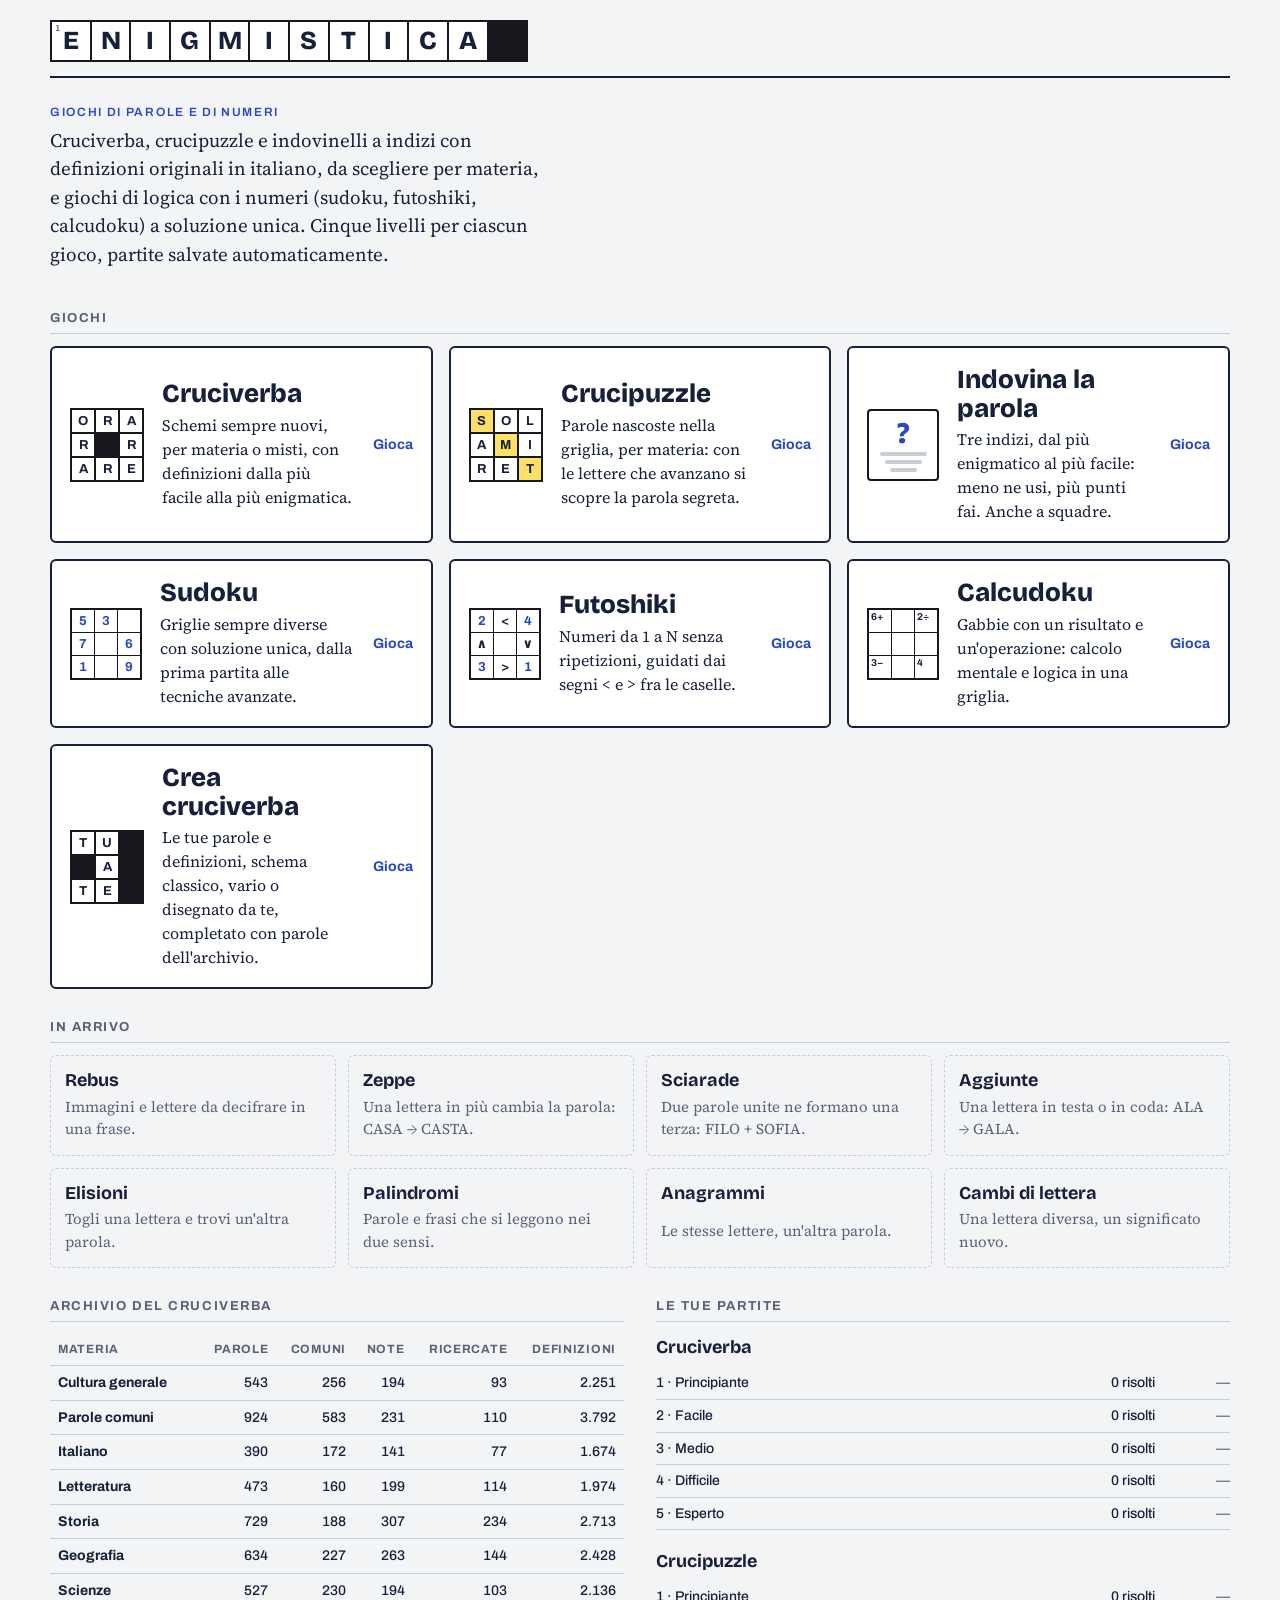
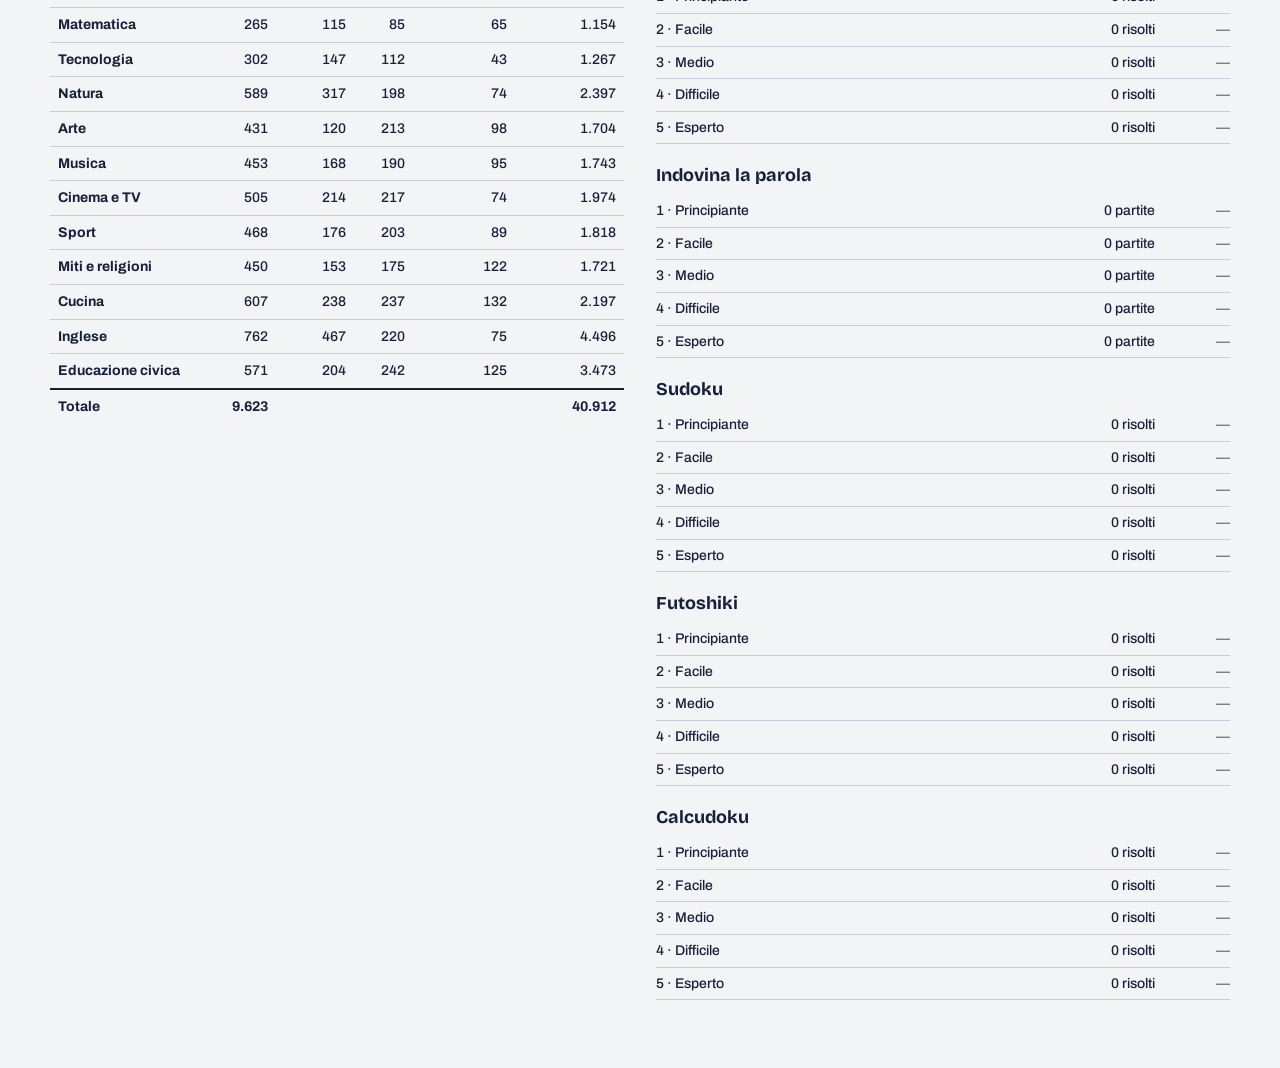
==== commit a75158ef: "Add files via upload" ====
--- a/index.html
+++ b/index.html
@@ -66,6 +66,7 @@
 <script src="js/giochi/crucipuzzle.js"></script>
 <script src="js/giochi/indovina.js"></script>
 <script src="js/giochi/sudoku.js"></script>
+<script src="js/giochi/latini.js"></script>
 <script src="js/giochi/editor.js"></script>
 <script src="js/app.js"></script>
 </body>
--- a/css/stile.css
+++ b/css/stile.css
@@ -439,6 +439,36 @@
 .riepilogo-ig li span { color: var(--tenue); margin-left: 8px; }
 .riepilogo-ig li.saltata b { color: var(--errore); }
 
+/* Futoshiki e Calcudoku */
+.partita-lt { max-width: 520px; margin: 0 auto; }
+.partita-lt .tastierino { margin-inline: auto; }
+.griglia-lt { display: grid; width: 100%; aspect-ratio: 1; user-select: none; -webkit-user-select: none; touch-action: manipulation; }
+.griglia-lt.calcudoku { grid-template-columns: repeat(var(--lato), 1fr); grid-template-rows: repeat(var(--lato), 1fr); border: 3px solid var(--inchiostro); background: var(--foglio); }
+.cella-lt {
+  position: relative; display: grid; place-items: center; min-width: 0; min-height: 0; cursor: pointer;
+  background: var(--foglio); color: var(--accento); container-type: inline-size;
+}
+.cella-lt .valore { font: 500 56cqw/1 var(--ui); }
+.cella-lt.data .valore { color: var(--inchiostro); font-weight: 700; }
+.futoshiki .cella-lt { border: 2px solid var(--inchiostro); border-radius: 6px; }
+.calcudoku .cella-lt.fd { border-right: 1px solid var(--filo); }
+.calcudoku .cella-lt.fb { border-bottom: 1px solid var(--filo); }
+.calcudoku .cella-lt.bd { border-right: 3px solid var(--inchiostro); }
+.calcudoku .cella-lt.bb { border-bottom: 3px solid var(--inchiostro); }
+.calcudoku .cella-lt .valore { padding-top: 16%; }
+.calcudoku .note { padding-top: 26%; }
+.etichetta { position: absolute; top: 4%; left: 6%; font: 700 21cqw/1 var(--ui); color: var(--inchiostro); white-space: nowrap; }
+.etichetta.violata { color: var(--errore); }
+.cella-lt.zona { background: var(--accento-tenue); }
+.cella-lt.uguale { background: var(--evidenzia-tenue); }
+.cella-lt.sel { background: var(--evidenzia); }
+.cella-lt.errata .valore, .cella-lt.conflitto:not(.data) .valore { color: var(--errore); }
+.cella-lt.conflitto.data .valore { text-decoration: underline wavy var(--errore); text-underline-offset: 3px; }
+.segno-ft { display: grid; place-items: center; font: 800 clamp(15px, 4.6vw, 26px)/1 var(--ui); color: var(--inchiostro); }
+.segno-ft.violato { color: var(--errore); }
+.mini-sd.mini-ft i:nth-child(even) { color: var(--inchiostro); }
+.mini-cd i { font-size: 10px; text-align: left; padding-left: 2px; line-height: 14px; color: var(--inchiostro); }
+
 @media (max-width: 900px) {
   .partita-cp { grid-template-columns: 1fr; }
 }
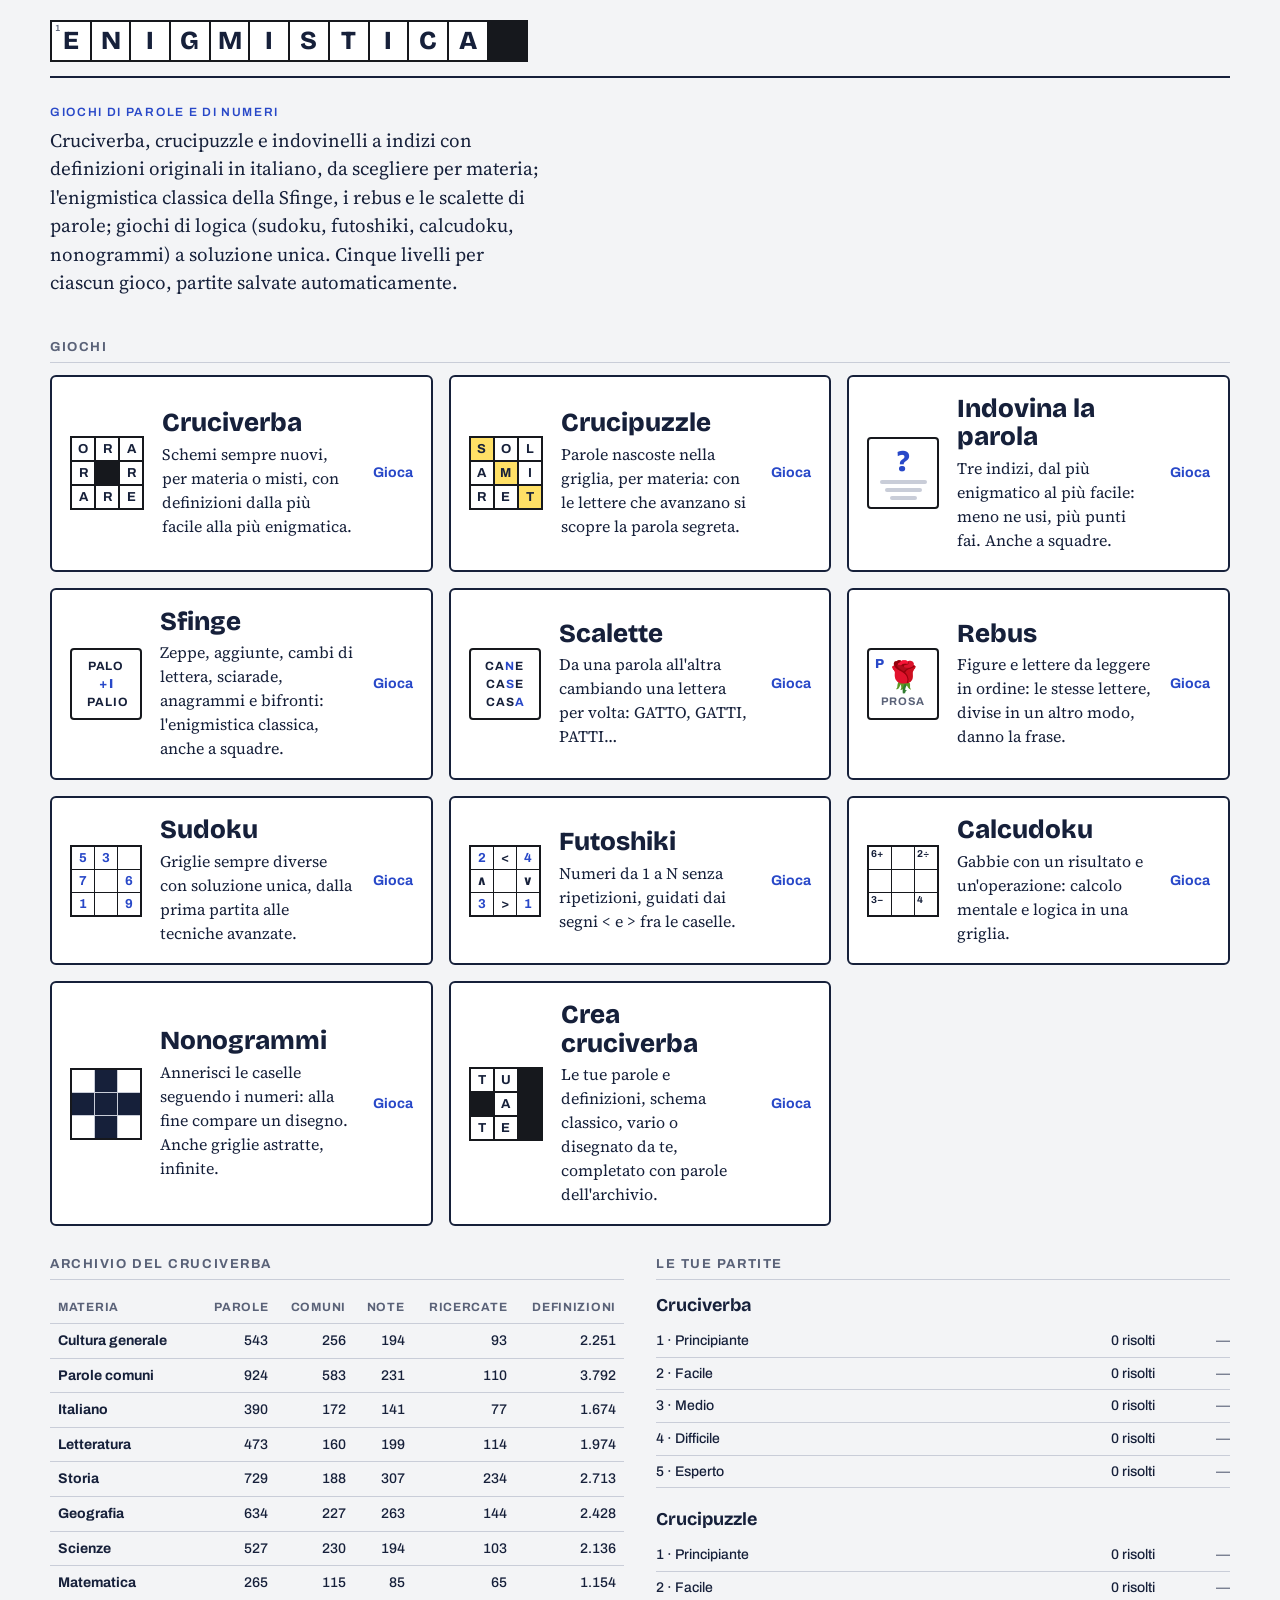
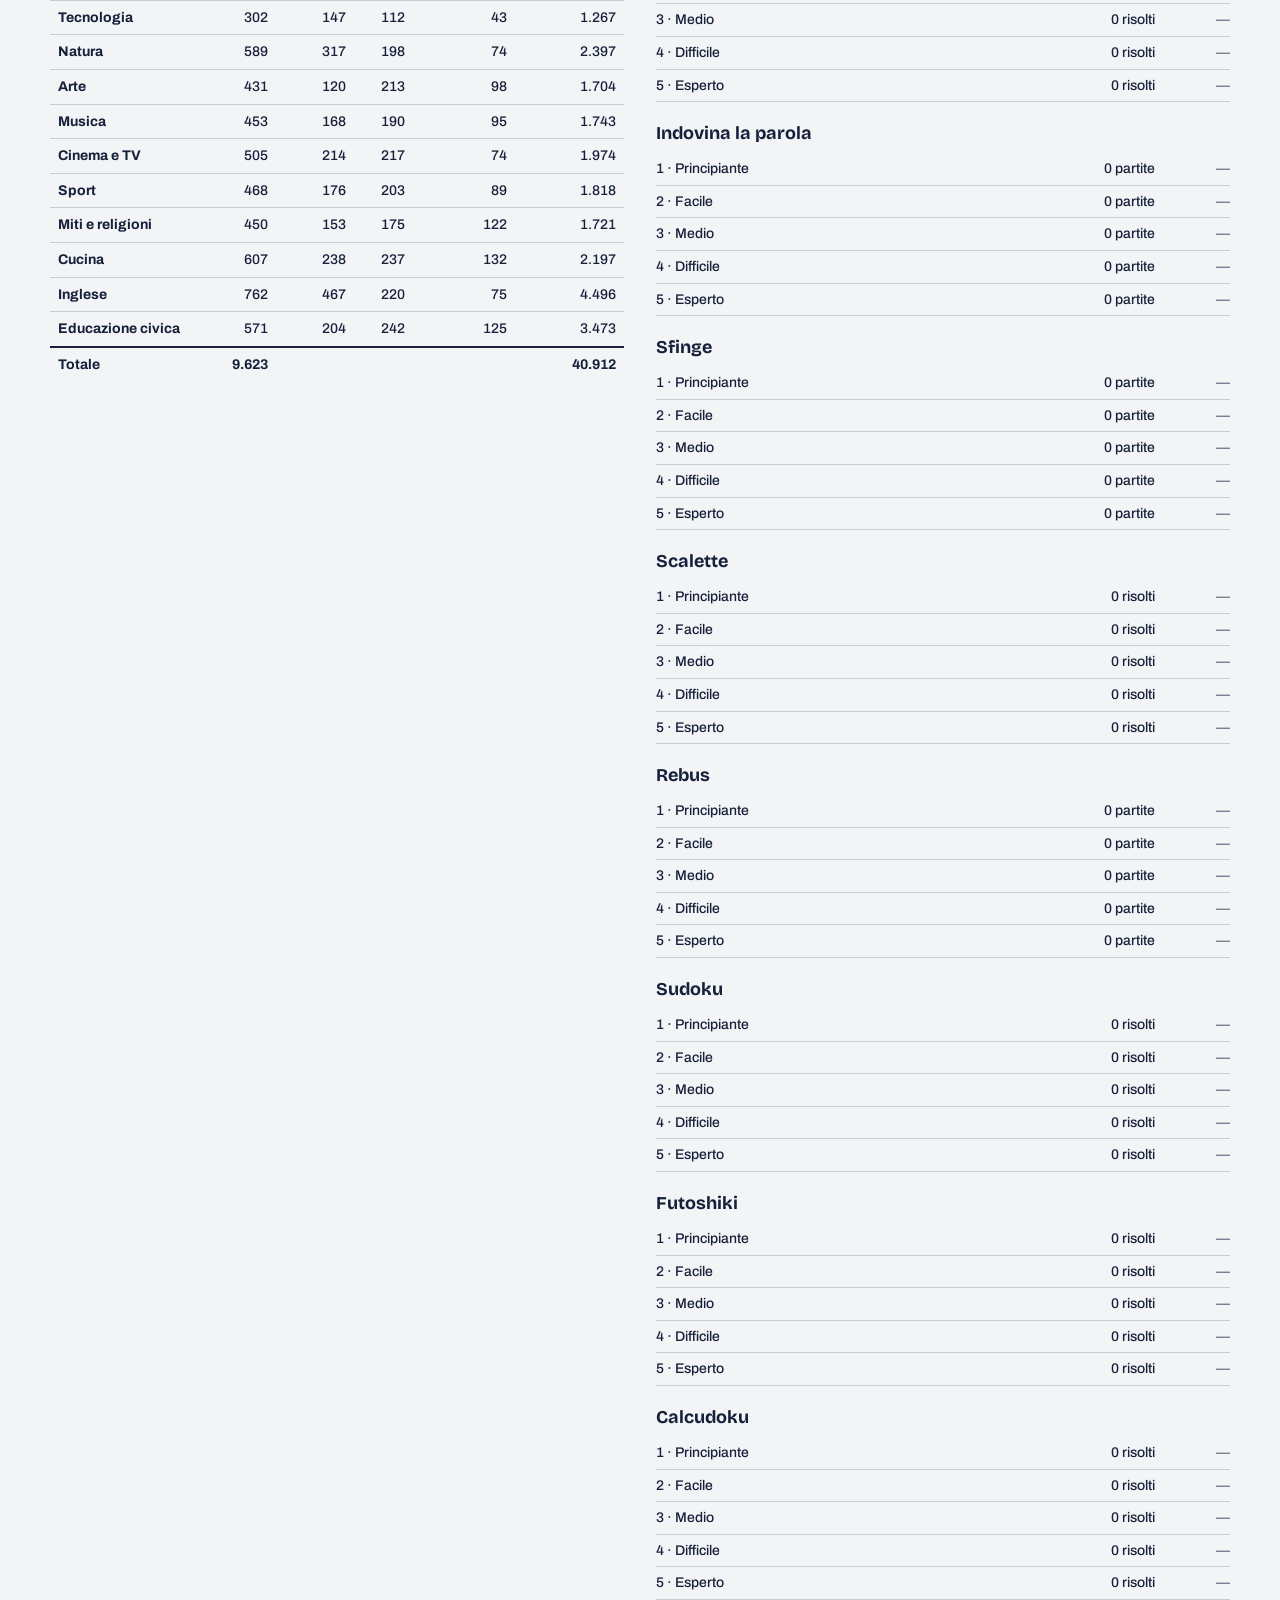
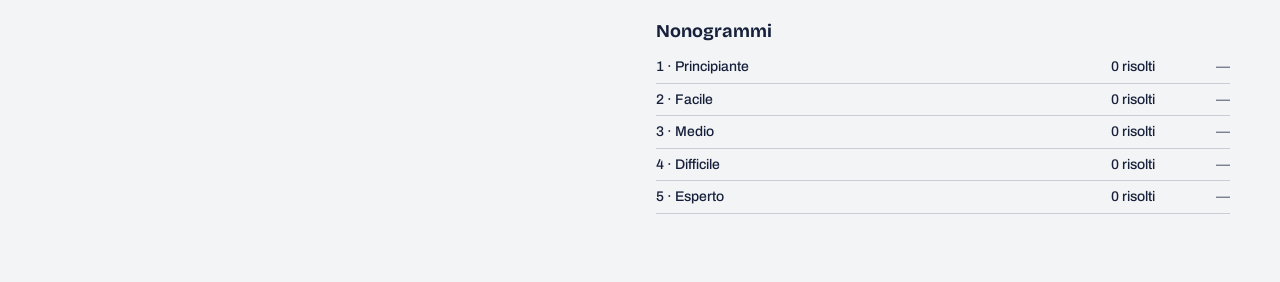
==== commit 4a5ae659: "Add files via upload" ====
--- a/index.html
+++ b/index.html
@@ -61,12 +61,37 @@
 <script src="data/cruciverba/cucina-piu.js"></script>
 <script src="data/cruciverba/inglese-piu.js"></script>
 <script src="data/cruciverba/civica-piu.js"></script>
+<!-- Sfinge: coppie e gruppi di parole dell'archivio per i giochi di parole -->
+<script src="data/sfinge/zeppe.js"></script>
+<script src="data/sfinge/aggiunte.js"></script>
+<script src="data/sfinge/cambi.js"></script>
+<script src="data/sfinge/cambi-piu.js"></script>
+<script src="data/sfinge/sciarade.js"></script>
+<script src="data/sfinge/anagrammi.js"></script>
+<script src="data/sfinge/bifronti.js"></script>
+<script src="data/sfinge/escluse.js"></script>
+<!-- Rebus: figure (emoji) e rebus originali per livello -->
+<script src="data/rebus/figure.js"></script>
+<script src="data/rebus/facili.js"></script>
+<script src="data/rebus/facili-piu.js"></script>
+<script src="data/rebus/medi.js"></script>
+<script src="data/rebus/medi-piu.js"></script>
+<script src="data/rebus/difficili.js"></script>
+<script src="data/rebus/difficili-piu.js"></script>
+<script src="data/rebus/proverbi.js"></script>
+<!-- Nonogrammi: disegni in pixel art -->
+<script src="data/nonogrammi/disegni.js"></script>
+<script src="data/nonogrammi/disegni-grandi.js"></script>
 <!-- Giochi: ogni modulo si registra da solo -->
 <script src="js/giochi/cruciverba.js"></script>
 <script src="js/giochi/crucipuzzle.js"></script>
 <script src="js/giochi/indovina.js"></script>
+<script src="js/giochi/sfinge.js"></script>
+<script src="js/giochi/scalette.js"></script>
+<script src="js/giochi/rebus.js"></script>
 <script src="js/giochi/sudoku.js"></script>
 <script src="js/giochi/latini.js"></script>
+<script src="js/giochi/nonogrammi.js"></script>
 <script src="js/giochi/editor.js"></script>
 <script src="js/app.js"></script>
 </body>
--- a/css/stile.css
+++ b/css/stile.css
@@ -469,8 +469,96 @@
 .mini-sd.mini-ft i:nth-child(even) { color: var(--inchiostro); }
 .mini-cd i { font-size: 10px; text-align: left; padding-left: 2px; line-height: 14px; color: var(--inchiostro); }
 
+/* Sfinge */
+.mini-pa i { display: block; width: auto; height: auto; background: none; font: 700 12px/1.2 var(--ui); letter-spacing: .08em; color: var(--inchiostro); }
+.mini-pa b { font: 800 13px/1 var(--ui); color: var(--accento); }
+.mini-pa u { text-decoration: none; color: var(--accento); }
+.titolo-sf { display: flex; flex-wrap: wrap; align-items: baseline; gap: 10px; }
+.titolo-sf strong { font: 800 calc(26px * var(--scala, 1))/1.1 var(--display); }
+.titolo-sf span { font: 600 calc(17px * var(--scala, 1))/1 var(--ui); color: var(--tenue); font-variant-numeric: tabular-nums; }
+.regola-sf { margin: -8px 0 0; font: 500 14px/1.4 var(--ui); color: var(--tenue); }
+.righe-sf { list-style: none; margin: 0; padding: 0; display: grid; gap: 10px; }
+.riga-sf { display: grid; gap: 6px; padding: 10px 14px; border-left: 4px solid var(--evidenzia); background: var(--evidenzia-tenue); border-radius: 0 var(--raggio) var(--raggio) 0; }
+.riga-sf small { font: 700 11.5px/1.4 var(--ui); text-transform: uppercase; letter-spacing: .07em; color: var(--tenue); }
+.def-sf { font-size: calc(20px * var(--scala, 1)); line-height: 1.35; }
+.parola-sf { font: 800 calc(20px * var(--scala, 1))/1.2 var(--ui); letter-spacing: .12em; }
+.riga-sf.giusta { border-left-color: var(--ok); }
+.riga-sf.giusta .parola-sf { color: var(--ok); }
+.riga-sf.mostrata .parola-sf { color: var(--errore); }
+
+/* Rebus */
+.mini-rb > span { position: relative; font-size: 30px; line-height: 1; }
+.mini-rb > span b { position: absolute; left: -10px; top: -4px; font: 800 13px/1 var(--ui); color: var(--accento); }
+.mini-rb i { display: block; width: auto; height: auto; background: none; font: 700 11px/1 var(--ui); letter-spacing: .1em; color: var(--tenue); }
+.figure-rb { display: flex; flex-wrap: wrap; justify-content: center; gap: 10px 14px; padding: 6px 0; }
+.tessera-rb { position: relative; margin: 0; display: grid; justify-items: center; gap: 4px; min-width: calc(76px * var(--scala, 1)); }
+.emoji-rb { font-size: calc(58px * var(--scala, 1)); line-height: 1.1; font-family: "Segoe UI Emoji", "Apple Color Emoji", "Noto Color Emoji", sans-serif; }
+.segni-rb { display: flex; gap: 6px; justify-content: center; min-height: calc(30px * var(--scala, 1)); align-items: end; }
+.lettere-rb, .togli-rb {
+  font: 800 calc(20px * var(--scala, 1))/1 var(--ui); letter-spacing: .06em; border-radius: 6px; padding: 3px 6px; background: var(--foglio);
+}
+.lettere-rb { color: var(--accento); border: 2px solid var(--accento); }
+.togli-rb { color: var(--errore); border: 2px solid var(--errore); text-decoration: line-through 3px; }
+.tessera-rb.sole-lettere { align-content: start; }
+.tessera-rb.sole-lettere .lettere-rb { font-size: calc(30px * var(--scala, 1)); margin-top: calc(14px * var(--scala, 1)); }
+.tessera-rb figcaption { font: 700 12px/1 var(--ui); letter-spacing: .08em; color: var(--tenue); }
+.lettura-rb { margin: 0; font: 700 calc(18px * var(--scala, 1))/1.4 var(--ui); letter-spacing: .06em; }
+.lettura-rb small { display: block; font: 700 11.5px/1.5 var(--ui); text-transform: uppercase; color: var(--tenue); letter-spacing: .07em; }
+.soluzione-rb { color: var(--inchiostro); }
+
+/* Nonogrammi */
+.partita-ng { max-width: 800px; margin: 0 auto; }
+.contenitore-ng { overflow-x: auto; display: flex; justify-content: center; }
+.griglia-ng { display: grid; user-select: none; -webkit-user-select: none; touch-action: none; }
+.griglia-ng > .angolo-ng, .griglia-ng > .ind-col { grid-row: 1; height: auto; }
+.angolo-ng { display: grid; place-items: center; font: 700 13px/1.2 var(--ui); color: var(--ok); text-align: center; padding: 4px; }
+.ind-col { display: flex; flex-direction: column; justify-content: flex-end; align-items: center; gap: 1px; padding-bottom: 4px; font: 700 calc(var(--cella) * .48)/1.15 var(--ui); color: var(--inchiostro); }
+.ind-riga { display: flex; justify-content: flex-end; align-items: center; gap: .45em; padding-right: 6px; font: 700 calc(var(--cella) * .48)/1 var(--ui); color: var(--inchiostro); white-space: nowrap; }
+.ind-col.fatta, .ind-riga.fatta { color: var(--tenue); opacity: .45; }
+.cella-ng { position: relative; background: var(--cv-casella); border-right: 1px solid var(--filo); border-bottom: 1px solid var(--filo); cursor: pointer; }
+.cella-ng.d5 { border-right: 2px solid var(--inchiostro); }
+.cella-ng.b5 { border-bottom: 2px solid var(--inchiostro); }
+.ind-riga + .cella-ng { border-left: 2px solid var(--inchiostro); }
+.cella-ng.r0 { border-top: 2px solid var(--inchiostro); }
+.cella-ng.piena { background: var(--cv-lettera); }
+.cella-ng.croce::before, .cella-ng.croce::after { content: ""; position: absolute; left: 22%; right: 22%; top: 50%; height: 2px; background: var(--cv-num); transform: rotate(45deg); }
+.cella-ng.croce::after { transform: rotate(-45deg); }
+.cella-ng.data.piena { background: var(--cv-rivelata); }
+.cella-ng.errata { box-shadow: inset 0 0 0 3px var(--cv-errata); }
+.cella-ng.lampo { box-shadow: inset 0 0 0 3px var(--cv-cursore); }
+.griglia-ng.finito .cella-ng { border-color: transparent; cursor: default; }
+.griglia-ng.finito .cella-ng.croce::before, .griglia-ng.finito .cella-ng.croce::after { display: none; }
+.griglia-ng.finito .cella-ng.data.piena { background: var(--cv-lettera); }
+.mini-ng { gap: 1px; background: var(--filo); }
+.mini-ng i.p { background: var(--inchiostro); }
+
+/* Scalette */
+.partita-sc { max-width: 760px; margin: 0 auto; }
+.scala-sc { list-style: none; margin: 0; padding: 0; display: grid; gap: 6px; }
+.gradino { display: grid; grid-template-columns: 2.2em auto minmax(0, 1fr) auto; align-items: center; gap: 4px 12px; padding: 8px 10px; background: var(--foglio); border: 1.5px solid var(--filo); border-radius: var(--raggio); }
+.gradino.estremo { border-color: var(--inchiostro); background: var(--evidenzia-tenue); }
+.gradino.ok { border-color: var(--ok); }
+.gradino.sconosciuta, .gradino.salto { border-color: var(--errore); }
+.gradino.fuori { border-color: var(--evidenzia); border-style: dashed; }
+.num-sc { font: 700 13px/1 var(--ui); color: var(--tenue); text-align: center; }
+.campo-sc { position: relative; display: inline-block; }
+.input-sc { position: absolute; inset: 0; width: 100%; opacity: 0; font-size: 16px; cursor: text; }
+.campo-sc:focus-within .caselle-sc i { border-color: var(--accento); }
+.caselle-sc { flex-wrap: nowrap; }
+.caselle-sc i.cambiata { background: var(--cv-cursore); }
+.caselle-sc i.fissa { color: var(--cv-lettera); }
+.def-sc { font-size: 15px; line-height: 1.35; color: var(--inchiostro); min-width: 0; }
+.avviso-sc { display: block; font: 600 12.5px/1.3 var(--ui); font-style: normal; color: var(--errore); }
+.gradino.fuori .avviso-sc { color: var(--tenue); }
+.aiuti-sc { display: flex; gap: 6px; }
+.aiuti-sc .secondario { padding: 6px 10px; font-size: 13px; }
+
 @media (max-width: 900px) {
   .partita-cp { grid-template-columns: 1fr; }
+}
+@media (max-width: 560px) {
+  .gradino { grid-template-columns: 1.6em auto; }
+  .gradino .def-sc, .gradino .aiuti-sc { grid-column: 2; }
 }
 @media (max-width: 560px) {
   .carta-ig { padding: 14px; }
